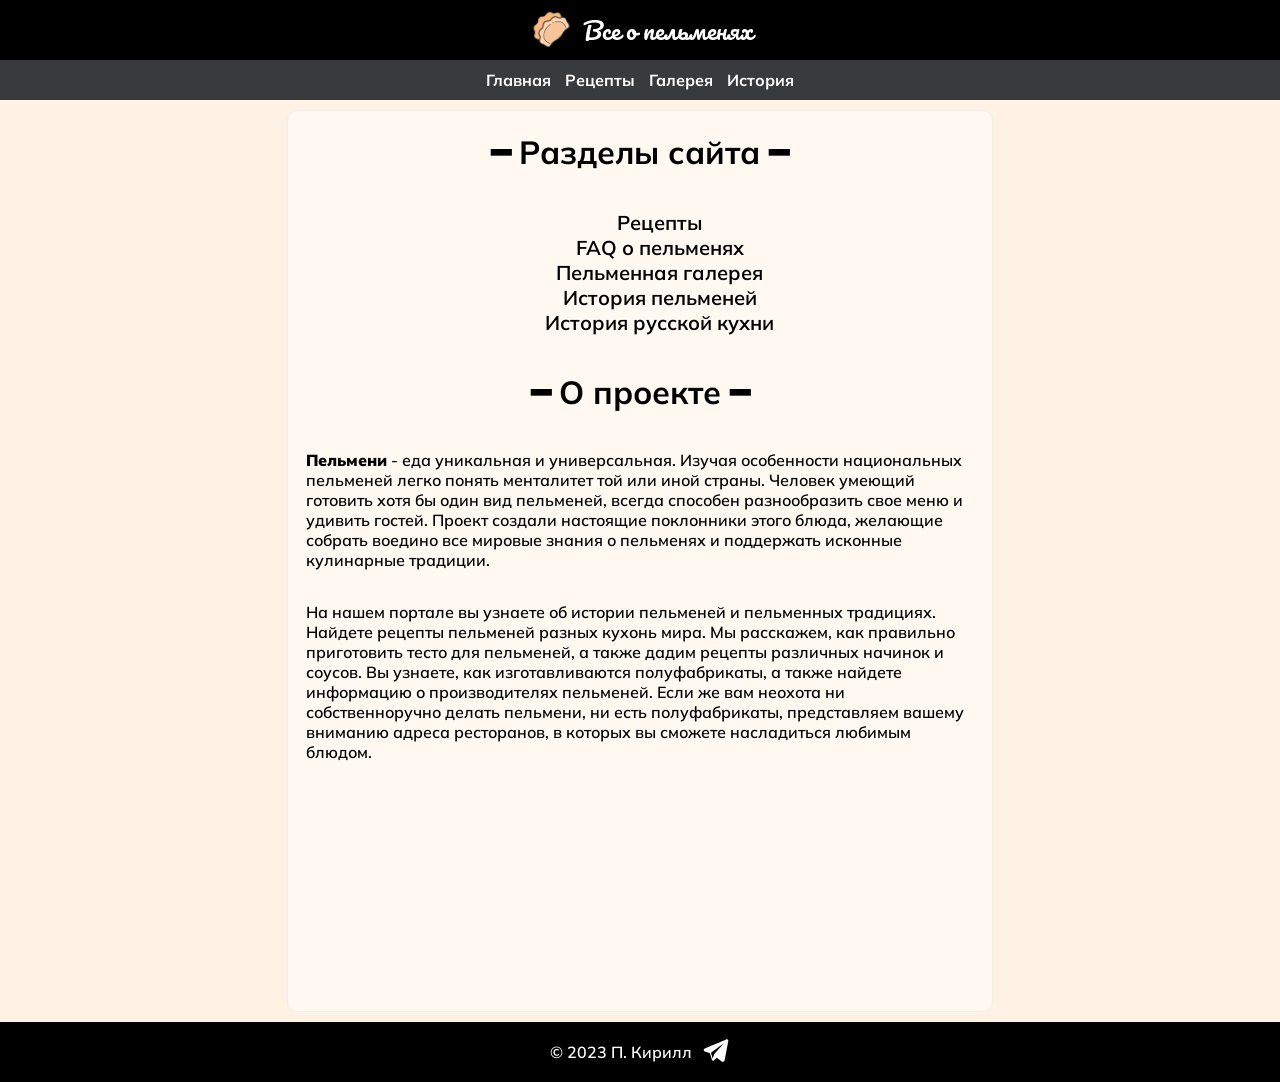
==== index.html @ d8f31740 "first commit" ====
<!DOCTYPE html>
<html>
<head>
  <meta charset="UTF-8">
  <meta name="viewport" content="width=device-width, initial-scale=1.0">

  <link rel="stylesheet" href="css/style.css">
  <link rel="shortcut icon" href="static/images/logo.png" type="image/x-icon">

  <title>Все о пельменях</title>

  <style>
    .sects {
      text-align: center;
      list-style-type: none;
    }

    .sects li {
      font-size: 20px;
      font-weight: 650;
    }
  </style>
</head>
<body>
  <header>
      <a href="/"><img class="logo" src="static/images/logo.png" alt=""></a>
      <a href="/"><h2>Все о пельменях</h2></a>
  </header>
  <nav>
    <a href="/">Главная</a>
    <a href="/recipes.html">Рецепты</a>
    <a href="/gallery.html">Галерея</a>
    <a href="/history.html">История </a>
  </nav>
  <main>
    <div class="container">
      <h1>Разделы сайта</h1>
      
      <ul class="sects">
        <li><a href="/recipes.html">Рецепты</a></li>
        <li><a href="/faq.html">FAQ о пельменях</a></li>
        <li><a href="/gallery.html">Пельменная галерея</a></li>
        <li><a href="/history.html">История пельменей</a></li>
        <li><a href="/history2.html">История русской кухни</a></li>
      </ul>

        <h1>О проекте</h1>

        <img src="https://smr.vkusvill.ru/upload/resize/828980/828980_1200x600x90_c.webp" width="100%" alt="" class="pic">

        <p><b>Пельмени</b> - еда уникальная и универсальная. Изучая особенности национальных пельменей легко понять менталитет той или иной страны. Человек умеющий готовить хотя бы один вид пельменей, всегда способен разнообразить свое меню и удивить гостей. Проект создали настоящие поклонники этого блюда, желающие собрать воедино все мировые знания о пельменях и поддержать исконные кулинарные традиции.</p>
        <p>На нашем портале вы узнаете об истории пельменей и пельменных традициях. Найдете рецепты пельменей разных кухонь мира. Мы расскажем, как правильно приготовить тесто для пельменей, а также дадим рецепты различных начинок и соусов. Вы узнаете, как изготавливаются полуфабрикаты, а также найдете информацию о производителях пельменей. Если же вам неохота ни собственноручно делать пельмени, ни есть полуфабрикаты, представляем вашему вниманию адреса ресторанов, в которых вы сможете насладиться любимым блюдом.</p>
    
        
    </div>
</main>
  <footer>
    <p>© 2023 П. Кирилл</p>
    <a style="margin-left: 10px;" href="https://t.me/ku6ik_ru6ika" target="_blank"><img width="28px" src="static/images/telegram.svg" alt=""></a>
  </footer>
</body>
</html>
---- css/style.css ----
@import url('https://fonts.googleapis.com/css2?family=Mulish:ital,wght@0,200;0,300;0,400;0,500;0,600;0,700;0,800;0,900;0,1000;1,200;1,300;1,400;1,500;1,600;1,700;1,800;1,900;1,1000&family=Pacifico&display=swap');
@import url('https://fonts.googleapis.com/css2?family=Mulish:ital,wght@0,200;0,300;0,400;0,500;0,600;0,700;0,800;0,900;0,1000;1,200;1,300;1,400;1,500;1,600;1,700;1,800;1,900;1,1000&family=Pacifico&display=swap');

body {
    padding: 0;
    margin: 0;
    background-color: #FFF2E5;
    font-family: 'Mulish', sans-serif;
    font-weight: 600;

    display: flex;
    flex-direction: column;
    min-height: 100vh;
}

header {
    display: flex;
    align-items: center;
    justify-content: center;
    height: 60px;
    background-color: black;
    color: white;
    position: sticky;
    top:0
}

header a {
    text-decoration: none;
    color: white;
}

header a:hover {
    color: #CACACA;
}

header h2 {
    margin-left: 10px;
    font-family: 'Mulish', sans-serif;
    font-family: 'Pacifico', cursive;
    font-weight: 100;
}

header h2:hover {
    color: #CACACA;
    cursor: pointer;
}

.logo {
    width: 45px;
}


main {
    width: 55%;
    margin: 10px auto;
    background-color: #FFF9F2;
    border-radius: 10px;
    border: 1px solid #EDEDED;

    display: flex;
    flex-direction: column;
    min-height: 100vh;
    flex: 1 0 auto;
}

.container {
    width: 95%;
    margin: 0 auto;

    display: flex;
    flex-direction: column;
    /* justify-content: center;
    align-items: center; */
}

hr {
    margin-bottom: 15px;
    width: 80%;
}

main h1::before {
    content: "━ ";
}

main h1::after {
    content: " ━";
}

main h2 {
    font-weight: 800;
}

main h2::before {
    content: "⁃ ";
}

.pic {
    border-radius: 5px;
    cursor: pointer;
}

.main-pic {
    margin-right: 35px;
    text-align: center;
}


main h1 {
    text-align: center;
    
}

main ul {
    list-style-type: square;
}


b {
    font-weight: 900;
}

footer {
    display: flex;
    text-align: center;
    justify-content: center;
    align-items: center;

    height: 60px;
    background-color: black;
    color: white;
}

nav {
    background-color: #383B3E;
    display: flex;
    align-items: center;
    justify-content:center;
    height: 40px;
}

nav a {
    font-weight:  700;
    text-decoration: none;
    margin: 0 7px;
    color: white;
    
}

nav a:hover {
    color: #CACACA;
    text-decoration: none;
}

a {
    text-decoration: none;
    color: black;
}

a:hover {
   text-decoration: underline;
}


.leftimg {
    float:left;
    margin: 7px 7px 7px 0;
   }
.rightimg  {
    float: right;
    margin: 7px 0 7px 7px;
}    

@media screen and (max-width: 1024px) {
    main {
        width: 100%;
        margin: 0;
        padding: 0;
        font-size: 14px;
    }

    .step {
        font-size: 12px;
    }
    
}
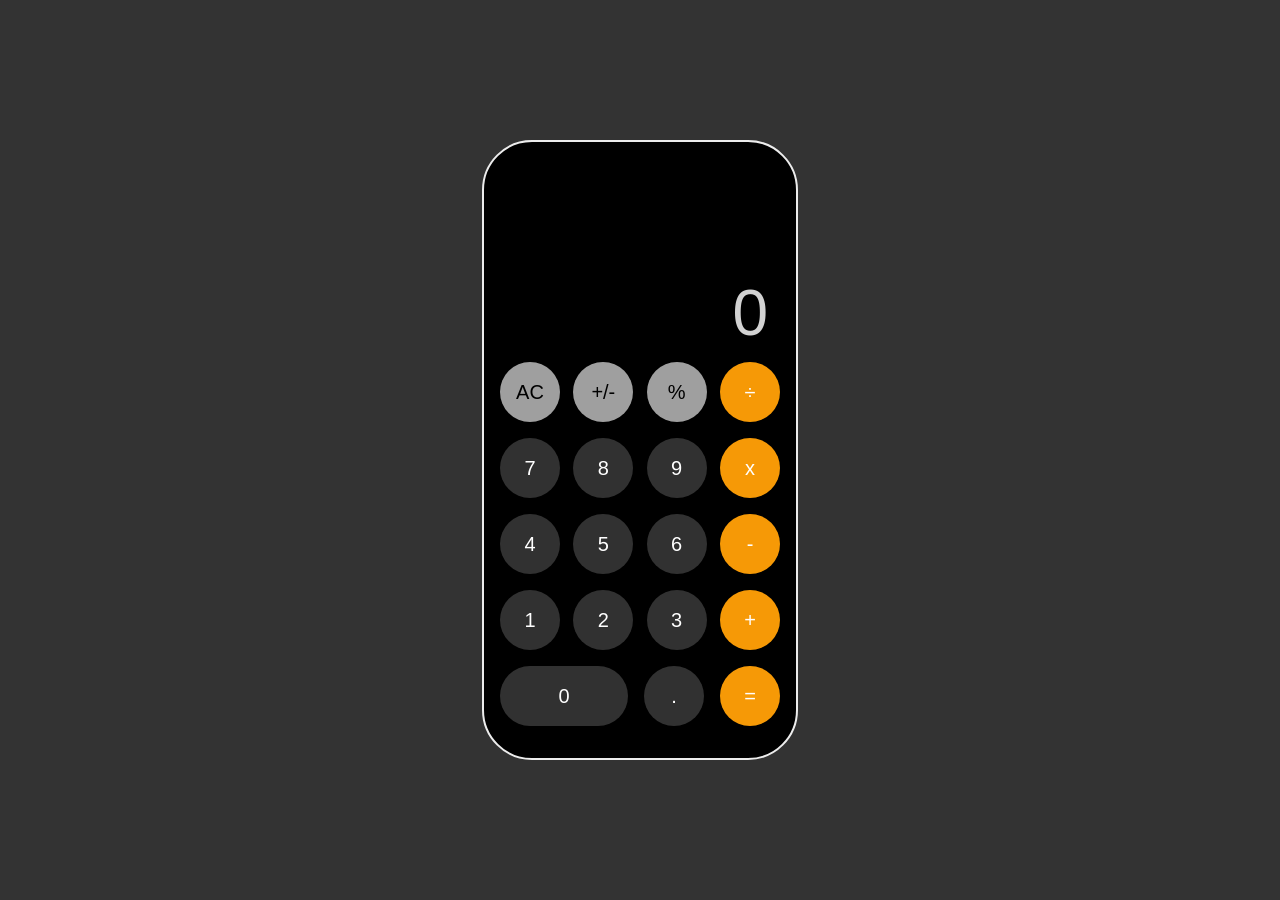
==== commit 071dfd31: "first commit" ====
--- a/index.html
+++ b/index.html
@@ -1,62 +1,90 @@
 <!DOCTYPE html>
-<html>
+<html lang=>
 <head>
-  <meta charset="UTF-8">
-  <meta name="viewport" content="width=device-width, initial-scale=1.0">
+    <meta charset="UTF-8">
+    <meta name="viewport" content="width=device-width, initial-scale=1.0">
+    <title>Калькулятор</title>
 
-  <link rel="stylesheet" href="css/style.css">
-  <link rel="shortcut icon" href="static/images/logo.png" type="image/x-icon">
-
-  <title>Все о пельменях</title>
-
-  <style>
-    .sects {
-      text-align: center;
-      list-style-type: none;
-    }
-
-    .sects li {
-      font-size: 20px;
-      font-weight: 650;
-    }
-  </style>
+    <link rel="stylesheet" href="styles.css">
 </head>
 <body>
-  <header>
-      <a href="/"><img class="logo" src="static/images/logo.png" alt=""></a>
-      <a href="/"><h2>Все о пельменях</h2></a>
-  </header>
-  <nav>
-    <a href="/">Главная</a>
-    <a href="/recipes.html">Рецепты</a>
-    <a href="/gallery.html">Галерея</a>
-    <a href="/history.html">История </a>
-  </nav>
-  <main>
-    <div class="container">
-      <h1>Разделы сайта</h1>
-      
-      <ul class="sects">
-        <li><a href="/recipes.html">Рецепты</a></li>
-        <li><a href="/faq.html">FAQ о пельменях</a></li>
-        <li><a href="/gallery.html">Пельменная галерея</a></li>
-        <li><a href="/history.html">История пельменей</a></li>
-        <li><a href="/history2.html">История русской кухни</a></li>
-      </ul>
+<main id="main">
+  <form id="calc_form">
+    <div class="calc_header">
+      <input type="text" disabled id="output" class="calc_output" value="0" />
+    </div>
+    <div class="calc_footer">
+      <div class="btn_group">
+        <button data-type="clear" type="reset" value="clear" class="btn btn-grey">
+          AC
+        </button>
+        <button data-type="operator" value="+-" class="btn btn-grey">
+          +/-
+        </button>
+        <button data-type="operator" value="%" class="btn btn-grey">
+          %
+        </button>
+        <button data-type="operator" value="/" class="btn btn-orange">
+          ÷
+        </button>
+      </div>
+      <div class="btn_group">
+        <button data-type="operand" value="7" class="btn btn-dark-grey" id="7">
+          7
+        </button>
+        <button data-type="operand" value="8" class="btn btn-dark-grey">
+          8
+        </button>
+        <button data-type="operand" value="9" class="btn btn-dark-grey">
+          9
+        </button>
+        <button data-type="operator" value="*" class="btn btn-orange">
+          x
+        </button>
+      </div>
+      <div class="btn_group">
+        <button data-type="operand" value="4" class="btn btn-dark-grey">
+          4
+        </button>
+        <button data-type="operand" value="5" class="btn btn-dark-grey">
+          5
+        </button>
+        <button data-type="operand" value="6" class="btn btn-dark-grey">
+          6
+        </button>
+        <button data-type="operator" value="-" class="btn btn-orange">
+          -
+        </button>
+      </div>
+      <div class="btn_group">
+        <button data-type="operand" value="1" class="btn btn-dark-grey">
+          1
+        </button>
+        <button data-type="operand" value="2" class="btn btn-dark-grey">
+          2
+        </button>
+        <button data-type="operand" value="3" class="btn btn-dark-grey">
+          3
+        </button>
+        <button data-type="operator" value="+" class="btn btn-orange">
+          +
+        </button>
+      </div>
+      <div class="btn_group">
+        <button data-type="operand" value="0" class="btn btn-grow btn-dark-grey">
+          0
+        </button>
+        <button data-type="operand" value="." class="btn btn-dark-grey">
+          .
+        </button>
+        <button value="=" data-type="operator" class="btn btn-orange">
+          =
+        </button>
+      </div>
+    </div>
+  </form>
+</main>
 
-        <h1>О проекте</h1>
-
-        <img src="https://smr.vkusvill.ru/upload/resize/828980/828980_1200x600x90_c.webp" width="100%" alt="" class="pic">
-
-        <p><b>Пельмени</b> - еда уникальная и универсальная. Изучая особенности национальных пельменей легко понять менталитет той или иной страны. Человек умеющий готовить хотя бы один вид пельменей, всегда способен разнообразить свое меню и удивить гостей. Проект создали настоящие поклонники этого блюда, желающие собрать воедино все мировые знания о пельменях и поддержать исконные кулинарные традиции.</p>
-        <p>На нашем портале вы узнаете об истории пельменей и пельменных традициях. Найдете рецепты пельменей разных кухонь мира. Мы расскажем, как правильно приготовить тесто для пельменей, а также дадим рецепты различных начинок и соусов. Вы узнаете, как изготавливаются полуфабрикаты, а также найдете информацию о производителях пельменей. Если же вам неохота ни собственноручно делать пельмени, ни есть полуфабрикаты, представляем вашему вниманию адреса ресторанов, в которых вы сможете насладиться любимым блюдом.</p>
-    
-        
-    </div>
-</main>
-  <footer>
-    <p>© 2023 П. Кирилл</p>
-    <a style="margin-left: 10px;" href="https://t.me/ku6ik_ru6ika" target="_blank"><img width="28px" src="static/images/telegram.svg" alt=""></a>
-  </footer>
+    <script src="script.js"></script>
 </body>
 </html>
--- a/styles.css
+++ b/styles.css
@@ -0,0 +1,115 @@
+*,
+*::after,
+*::before {
+  padding: 0px;
+  margin: 0px;
+  font-family: inherit;
+}
+
+body {
+  background-color: #333333;
+  display: flex;
+  align-items: center;
+  justify-content: center;
+  font-size: 16px;
+}
+
+body,
+html {
+  height: 100vh;
+  font-family: sans-serif;
+}
+
+button {
+  cursor: pointer;
+  border: 0px;
+}
+
+input[type="text"] {
+  background-color: transparent;
+  text-align: end;
+  width: 100%;
+  color: #d2d2d2;
+  border: 0px;
+  font-size: 4rem;
+}
+
+#main {
+  border: 2px solid #ededed;
+  border-radius: 50px;
+  width: 100%;
+  max-width: 280px;
+  background-color: #000000;
+  padding: 2rem 1rem;
+}
+
+.calc_header {
+  margin-top: 90px;
+  padding: 12px;
+}
+
+.calc_footer > * + * {
+  margin-top: 1rem;
+}
+
+.calc_footer > *:last-child {
+  gap: 1rem;
+}
+
+.btn_group {
+  display: flex;
+  justify-content: space-between;
+  align-items: center;
+  gap: 0.3rem;
+}
+
+.btn {
+  display: flex;
+  justify-content: center;
+  align-items: center;
+  border-radius: 50%;
+  width: 60px;
+  height: 60px;
+  color: #ffffff;
+  font-size: 20px;
+  transition: all 0.3s cubic-bezier(0.19, 1, 0.22, 1);
+}
+
+.btn.btn-grow {
+  flex-grow: 1;
+  border-radius: 40px;
+}
+
+.btn:hover {
+  transform: translate(-2px, -3px);
+}
+
+.btn.active {
+  background-color: #ffffff;
+  color: #f69906;
+}
+
+.btn-grey {
+  background-color: #9f9f9f;
+  color: #000;
+}
+
+.btn-grey:hover {
+  background-color: #ededed;
+}
+
+.btn-dark-grey {
+  background-color: #313131;
+}
+
+.btn-dark-grey:hover {
+  background-color: #999999;
+}
+
+.btn-orange {
+  background-color: #f69906;
+}
+
+.btn-orange:hover {
+  background-color: orange;
+}
